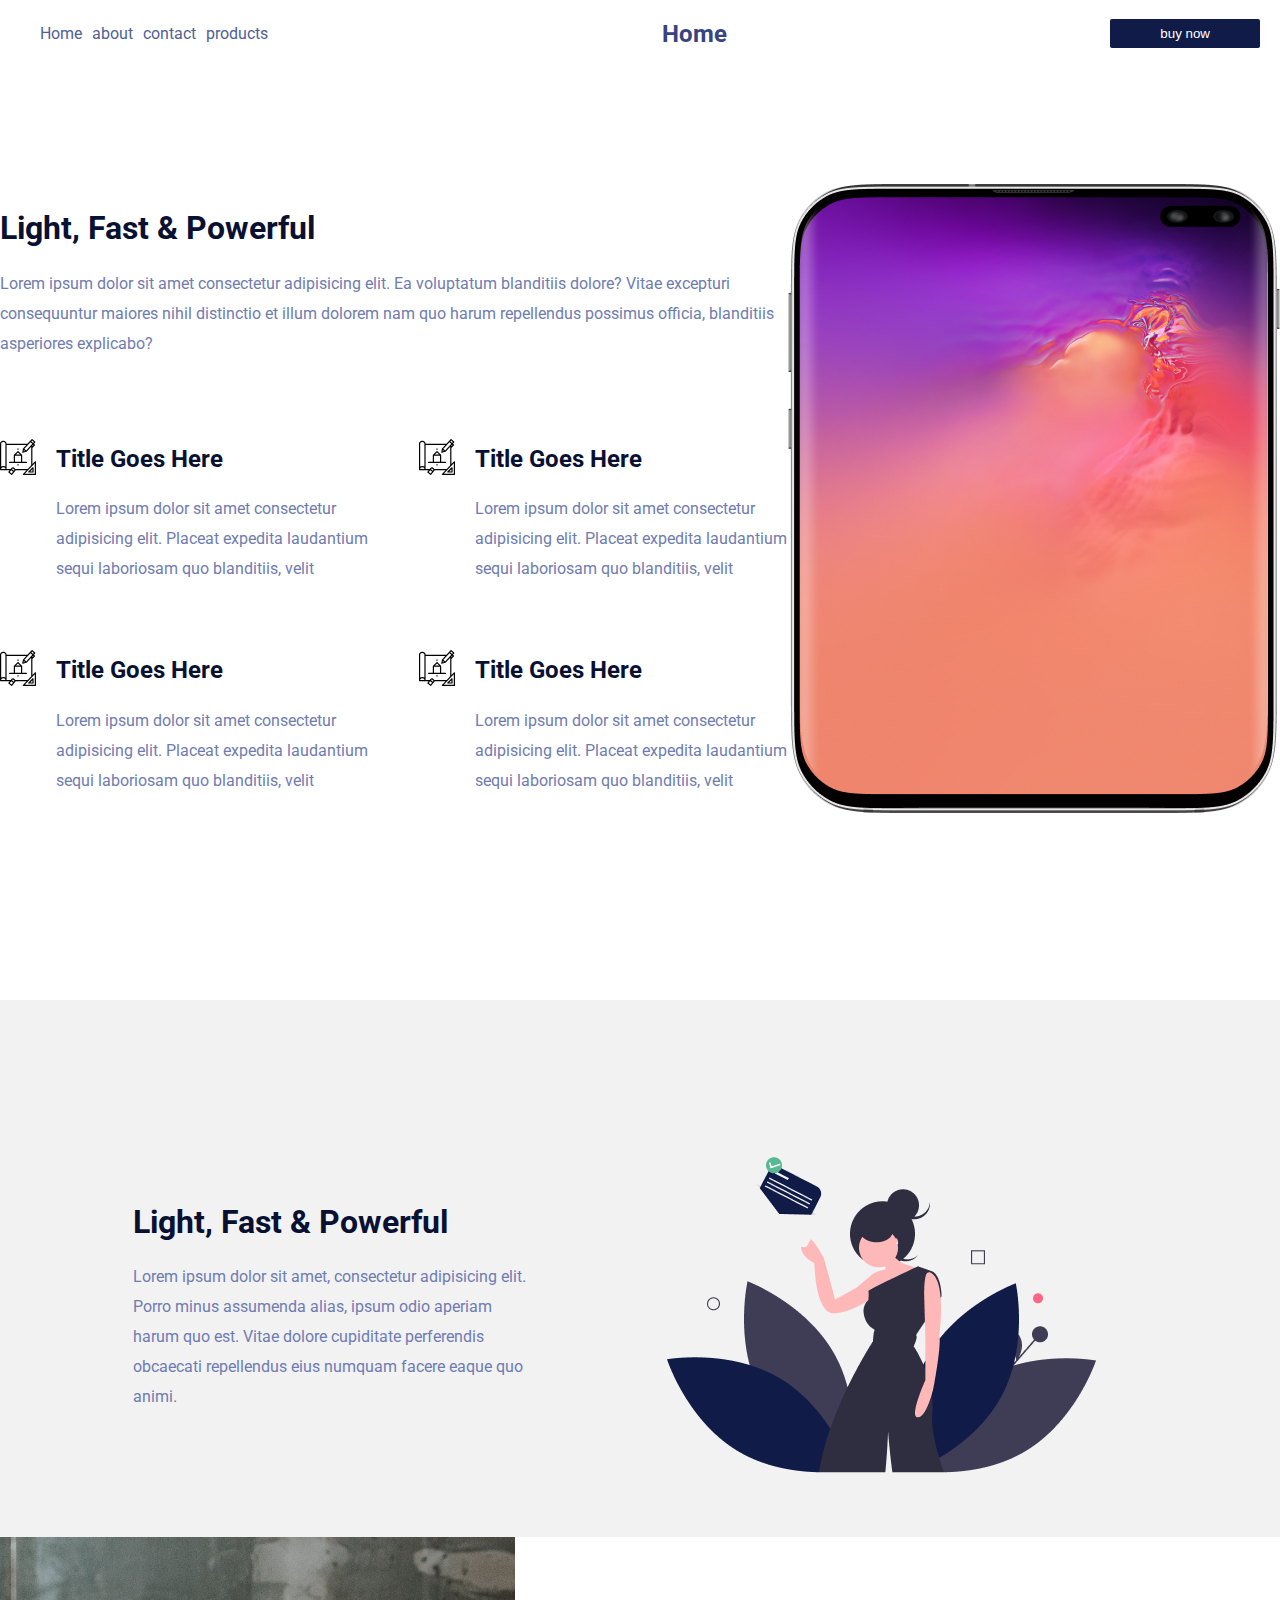
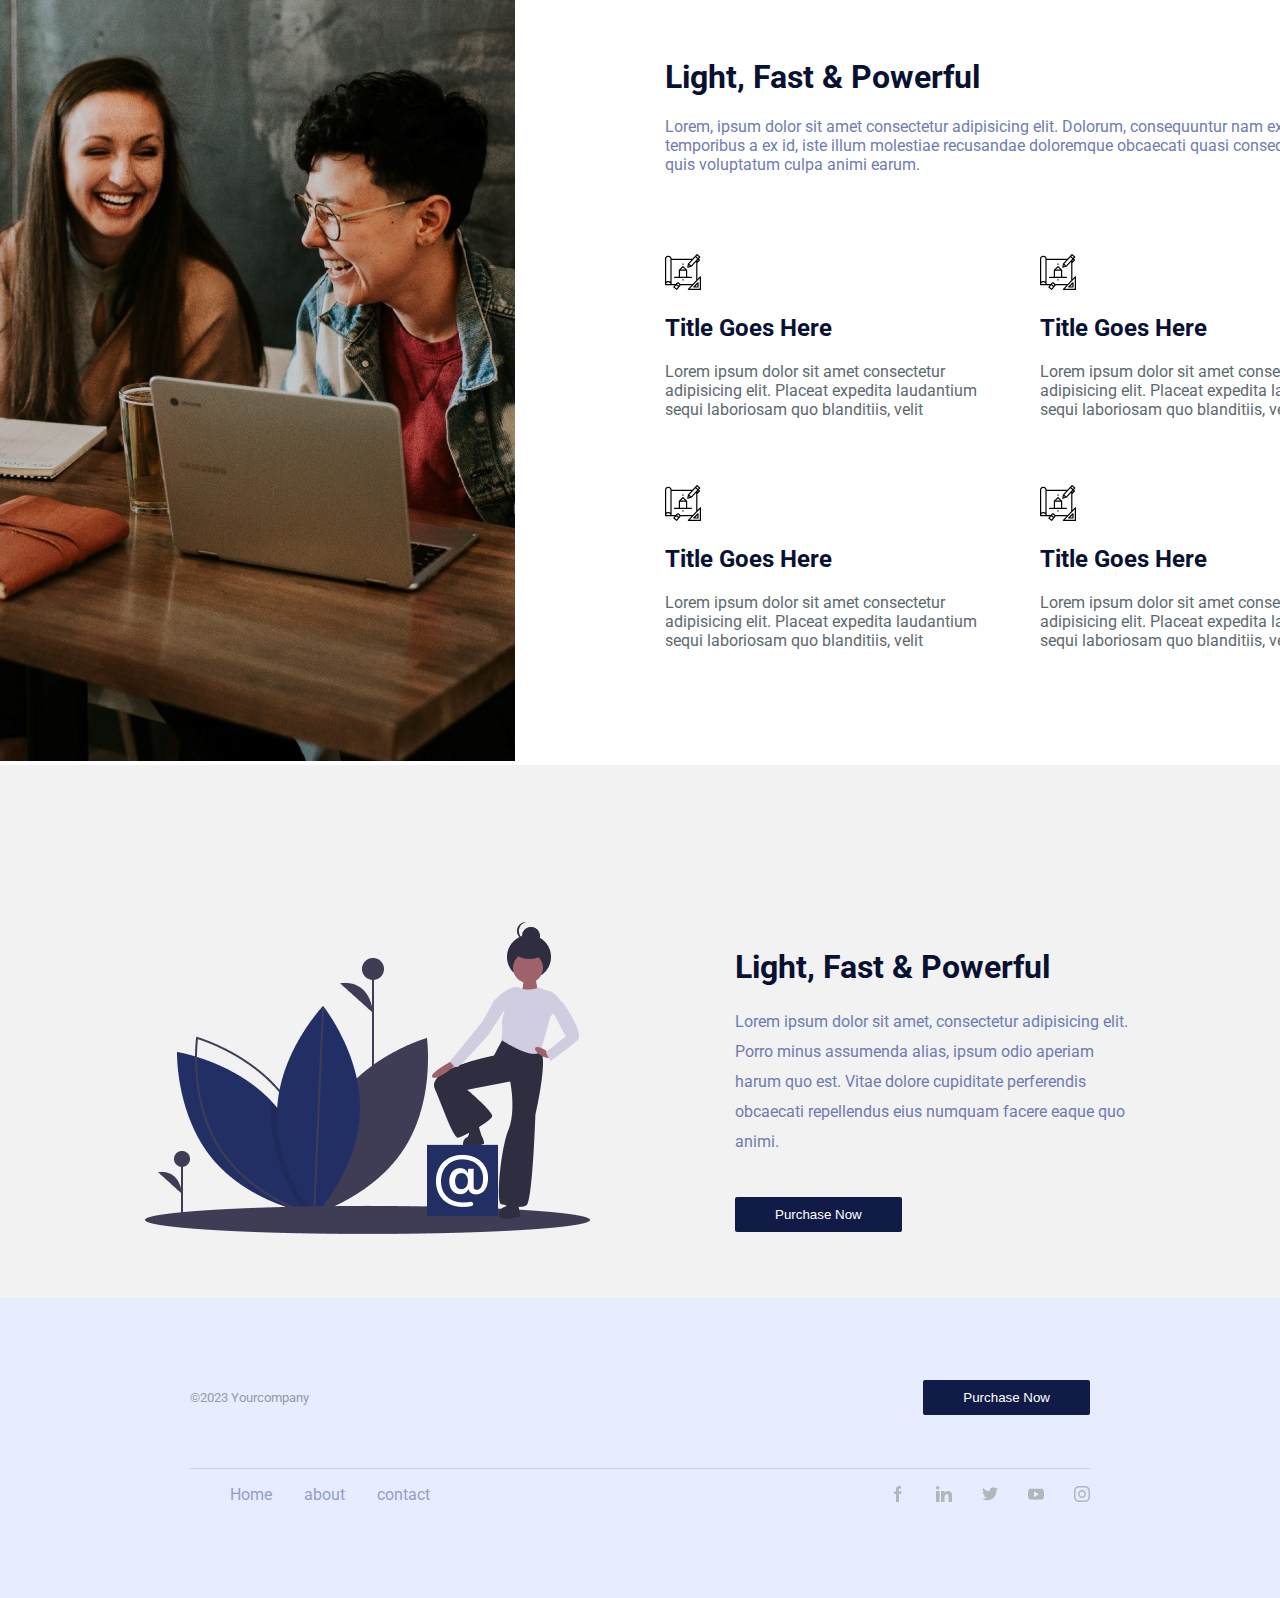
==== about-us.html @ 1a92704f "added about us page with some fixes" ====
<!DOCTYPE html>
<html lang="en">

<head>
    <meta charset="UTF-8">
    <meta name="viewport" content="width=device-width, initial-scale=1.0">
    <title>About us</title>
    <link rel="stylesheet" href="style/style.css">
</head>

<body>
    <div class="header">
        <div class="nav">
            <ul>
                <li>Home</li>
                <li>about</li>
                <li>contact</li>
                <li>products</li>
            </ul>
        </div>
        <div class="title">
            <h2>Home</h2>
        </div>
        <div class="button">
            <button class="buy">buy now</button>
        </div>
    </div>

    <div class="second-content">
        <div class="main-content">
            <h1>Light, Fast & Powerful</h1>
            <p>Lorem ipsum dolor sit amet consectetur adipisicing elit. Ea voluptatum blanditiis dolore? Vitae excepturi
                consequuntur maiores nihil distinctio et illum dolorem nam quo harum repellendus possimus officia,
                blanditiis asperiores explicabo?</p>
            <div class="titles-container">
                <div class="part1">
                    <div id="first-part">
                        <img src="images/title-icon.svg" alt="">
                    </div>
                    <div id="second-part">
                        <h2>Title Goes Here</h2>
                        <p>Lorem ipsum dolor sit amet consectetur adipisicing elit. Placeat expedita laudantium sequi
                            laboriosam quo blanditiis, velit</p>
                    </div>
                </div>
                <div class="part2">
                    <div id="first-part">
                        <img src="images/title-icon.svg" alt="">
                    </div>
                    <div id="second-part">
                        <h2>Title Goes Here</h2>
                        <p>Lorem ipsum dolor sit amet consectetur adipisicing elit. Placeat expedita laudantium sequi
                            laboriosam quo blanditiis, velit</p>
                    </div>
                </div>
                <div class="part3">
                    <div id="first-part">
                        <img src="images/title-icon.svg" alt="">
                    </div>
                    <div id="second-part">
                        <h2>Title Goes Here</h2>
                        <p>Lorem ipsum dolor sit amet consectetur adipisicing elit. Placeat expedita laudantium sequi
                            laboriosam quo blanditiis, velit</p>
                    </div>
                </div>
                <div class="part4">
                    <div id="first-part">
                        <img src="images/title-icon.svg" alt="">
                    </div>
                    <div id="second-part">
                        <h2>Title Goes Here</h2>
                        <p>Lorem ipsum dolor sit amet consectetur adipisicing elit. Placeat expedita laudantium sequi
                            laboriosam quo blanditiis, velit</p>
                    </div>
                </div>
            </div>
        </div>
        <div class="image-aside">
            <img src="images/phone.png" alt="">
        </div>
    </div>

    <div class="section-reverse">
        <div class="third-content">
            <div class="aside-content">
                <h1>Light, Fast & Powerful</h1>
                <p>Lorem ipsum dolor sit amet, consectetur adipisicing elit. Porro minus assumenda alias, ipsum odio
                    aperiam
                    harum quo est. Vitae dolore cupiditate perferendis obcaecati repellendus eius numquam facere eaque
                    quo
                    animi.</p>
            </div>
            <div class="left-image">
                <img src="images/aside3.png" alt="">
            </div>
        </div>
    </div>

    <div class="section2">
        <div class="happy">
            <img src="images/happy.png" alt="">
        </div>
        <div class="section-content">
            <div class="section-text">
                <h1>Light, Fast & Powerful</h1>
                <p>Lorem, ipsum dolor sit amet consectetur adipisicing elit. Dolorum, consequuntur nam expedita
                    temporibus a ex id, iste illum molestiae recusandae doloremque obcaecati quasi consequatur error
                    quis voluptatum culpa animi earum.</p>
            </div>
            <div class="titles-container">
                <div class="hor1">
                    <img src="images/title-icon.svg" alt="">
                    <h2>Title Goes Here</h2>
                    <p>Lorem ipsum dolor sit amet consectetur adipisicing elit. Placeat expedita laudantium sequi
                        laboriosam quo blanditiis, velit</p>
                </div>
                <div class="hor1">
                    <img src="images/title-icon.svg" alt="">
                    <h2>Title Goes Here</h2>
                    <p>Lorem ipsum dolor sit amet consectetur adipisicing elit. Placeat expedita laudantium sequi
                        laboriosam quo blanditiis, velit</p>
                </div>
                <div class="hor1">
                    <img src="images/title-icon.svg" alt="">
                    <h2>Title Goes Here</h2>
                    <p>Lorem ipsum dolor sit amet consectetur adipisicing elit. Placeat expedita laudantium sequi
                        laboriosam quo blanditiis, velit</p>
                </div>
                <div class="hor1">
                    <img src="images/title-icon.svg" alt="">
                    <h2>Title Goes Here</h2>
                    <p>Lorem ipsum dolor sit amet consectetur adipisicing elit. Placeat expedita laudantium sequi
                        laboriosam quo blanditiis, velit</p>
                </div>
            </div>
        </div>
    </div>

    <div class="section-reverse">
        <div class="third-content">
            <div class="left-image">
                <img src="images/aside4.png" alt="">
            </div>
            <div class="aside-content">
                <h1>Light, Fast & Powerful</h1>
                <p>Lorem ipsum dolor sit amet, consectetur adipisicing elit. Porro minus assumenda alias, ipsum odio aperiam
                    harum quo est. Vitae dolore cupiditate perferendis obcaecati repellendus eius numquam facere eaque quo
                    animi.</p>
                <button class="purchase-button">Purchase Now</button>
            </div>
        </div>
    </div>

    <div class="footer">
        <div class="copyright">
            <p>©2023 Yourcompany</p>
            <a href="#"><button class="purchase-button">Purchase Now</button></a>
        </div>
        <div class="footer-nav">
            <ul>
                <li>Home</li>
                <li>about</li>
                <li>contact</li>
            </ul>
            <div class="socials">
                <img src="images/facebook.svg" alt="">
                <img src="images/linkedin.svg" alt="">
                <img src="images/twitter.svg" alt="">
                <img src="images/youtube.svg" alt="">
                <img src="images/instagram.svg" alt="">
            </div>
        </div>
    </div>
</body>

</html>
---- style/style.css ----
@import url('https://fonts.googleapis.com/css2?family=Roboto:ital,wght@0,100;0,300;0,400;0,500;0,700;0,900;1,100;1,300;1,400;1,500;1,700;1,900&display=swap');

body {
    padding: 0;
    margin: 0;
    font-family: roboto;
}

h1 ,h2{
    color: #091133;
}

.header {
    display: flex;
    justify-content: space-between;
    align-items: center;
    position: absolute;
    width: 100%;
    z-index: 1;
}

.header .nav ul {
    display: flex;
}

.header .nav li {
    margin-right: 10px;
    list-style-type: none;
    color: #505F98;
}

.button .buy {
    background-color: #111B47;
    padding: 7px 50px;
    border: none;
    border-radius: 2px;
    color: white;
    margin-right: 20px;
}

.image-container {
    position: relative;
    display: flex;
    justify-content: end;
    align-items: center;
}

.image-container .content {
    position: absolute;
    width: 400px;
    left: 200px;
}

.image-container img {
    height: 1000px;
    width: 1000px;
}

.content h1 {
    color: #091133;
    font-size: 50px;
    width: 600px;
}

.content p {
    color: #505F98;
    font-size: 20px;
    width: 600px;
    line-height: 30px;
}

.content button {
    margin-top: 50px;
    font-family: roboto;
}

.purchase-button {
    background-color: #111B47;
    color: white;
    border: none;
    border-radius: 2px;
    padding: 10px 40px;
}

.content .learn-button {
    background-color: white;
    border: 2px solid #091133;
    padding: 8px 40px;
    margin-left: 19px;
    color: #091133;
    border-radius: 2px;
    font-weight: bold;
}

.title h2 {
    color: #37447E;
}

.second-content {
    display: flex;
    align-items: center;
    justify-content: space-around;
    height: 1000px;
}

.second-content .main-content {
    width: 800px;
}

.titles-container {
    display: grid;
    grid-template-columns: 1fr 1fr;
    grid-template-rows: 1fr;
    gap: 50px;
    margin-top: 80px;
}

.main-content p {
    color: #6F7CB2;
    line-height: 30px;
}

.part1 h2,
.part2 h2 {
    color: #091133;
}

.third-content {
    margin-top: 150px;
    display: flex;
    align-items: center;
    justify-content: space-evenly;
}

.aside-content {
    width: 400px;
}

.aside-content p {
    color: #6F7CB2;
    line-height: 30px;
    margin-bottom: 40px;
}

.fourth-content {
    margin-top: 250px;
    display: flex;
    justify-content: center;
    position: relative;
    height: 800px;
}

.fourth-content img {
    width: 100%;
    height: 900px;
}

.image-content {
    position: absolute;
    width: 400px;
    top: 35%;
    text-align: center;
}

#description {
    color: #6F7CB2;
}

#price {
    margin-top: 70px;
    font-size: 40px;
    line-height: 0px;
}

#design {
    color: #37447E;
}

#simple {
    color: #5D6970;
    font-size: 12px;
    margin-top: 70px;
}

.footer {
    background-color: #E7ECFF;
    
    display: flex;
    flex-direction: column;
    align-items: center;
    justify-content: center;
    height: 300px;
}

.copyright {
    display: flex;
    justify-content: space-between;
    align-items: center;
    width: 900px;
}

.copyright p {
    color: #939EA4;
    font-size: 13px;
}

.footer-nav {
    margin-top: 50px;
    width: 900px;
    display: flex;
    align-items: center;
    justify-content: space-between;
    border-top: 1px solid #CDD1D4;
}

.footer-nav ul {
    display: flex;
    list-style-type: none;
    width: 200px;
    justify-content: space-between;
    color: #929ECC;
}

.socials {
    display: flex;
    width: 200px;
    justify-content: space-between;
}
.section-reverse {
    background-color: #F2F2F2;
    padding-top: 6px;
    padding-bottom: 60px;
}
.section2 {
    display: grid;
    grid-template-columns: 515px 1fr;
    gap: 150px;
    align-items: center;
}
.section-text {
    width: 700px;
}
.part1 , .part2 , .part3, .part4{
    display: flex;
    gap: 20px;
}
#second-part {
    display: flex;
    flex-direction: column;
    line-height: 0;
}

.titles-container .hor1 {
    color: #5D6970;
}
.section-text p {
    color: #6F7CB2;
}
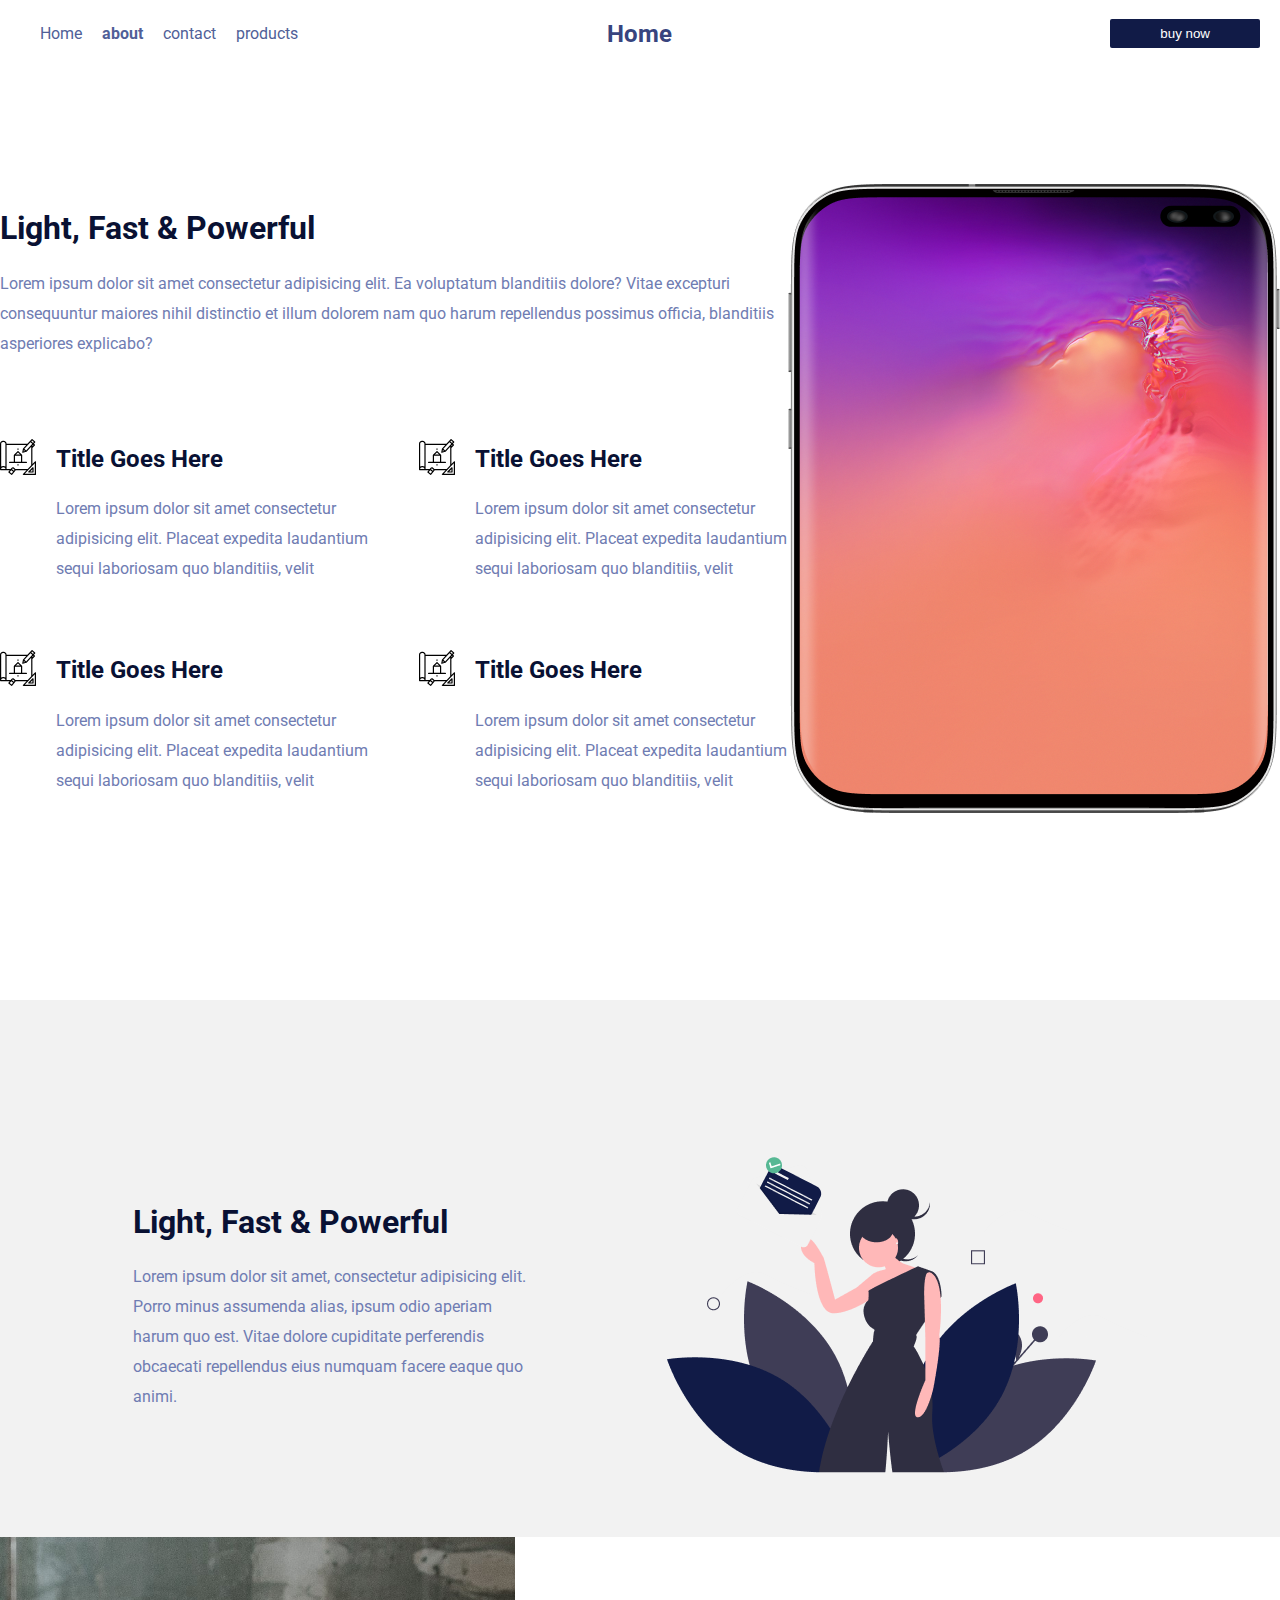
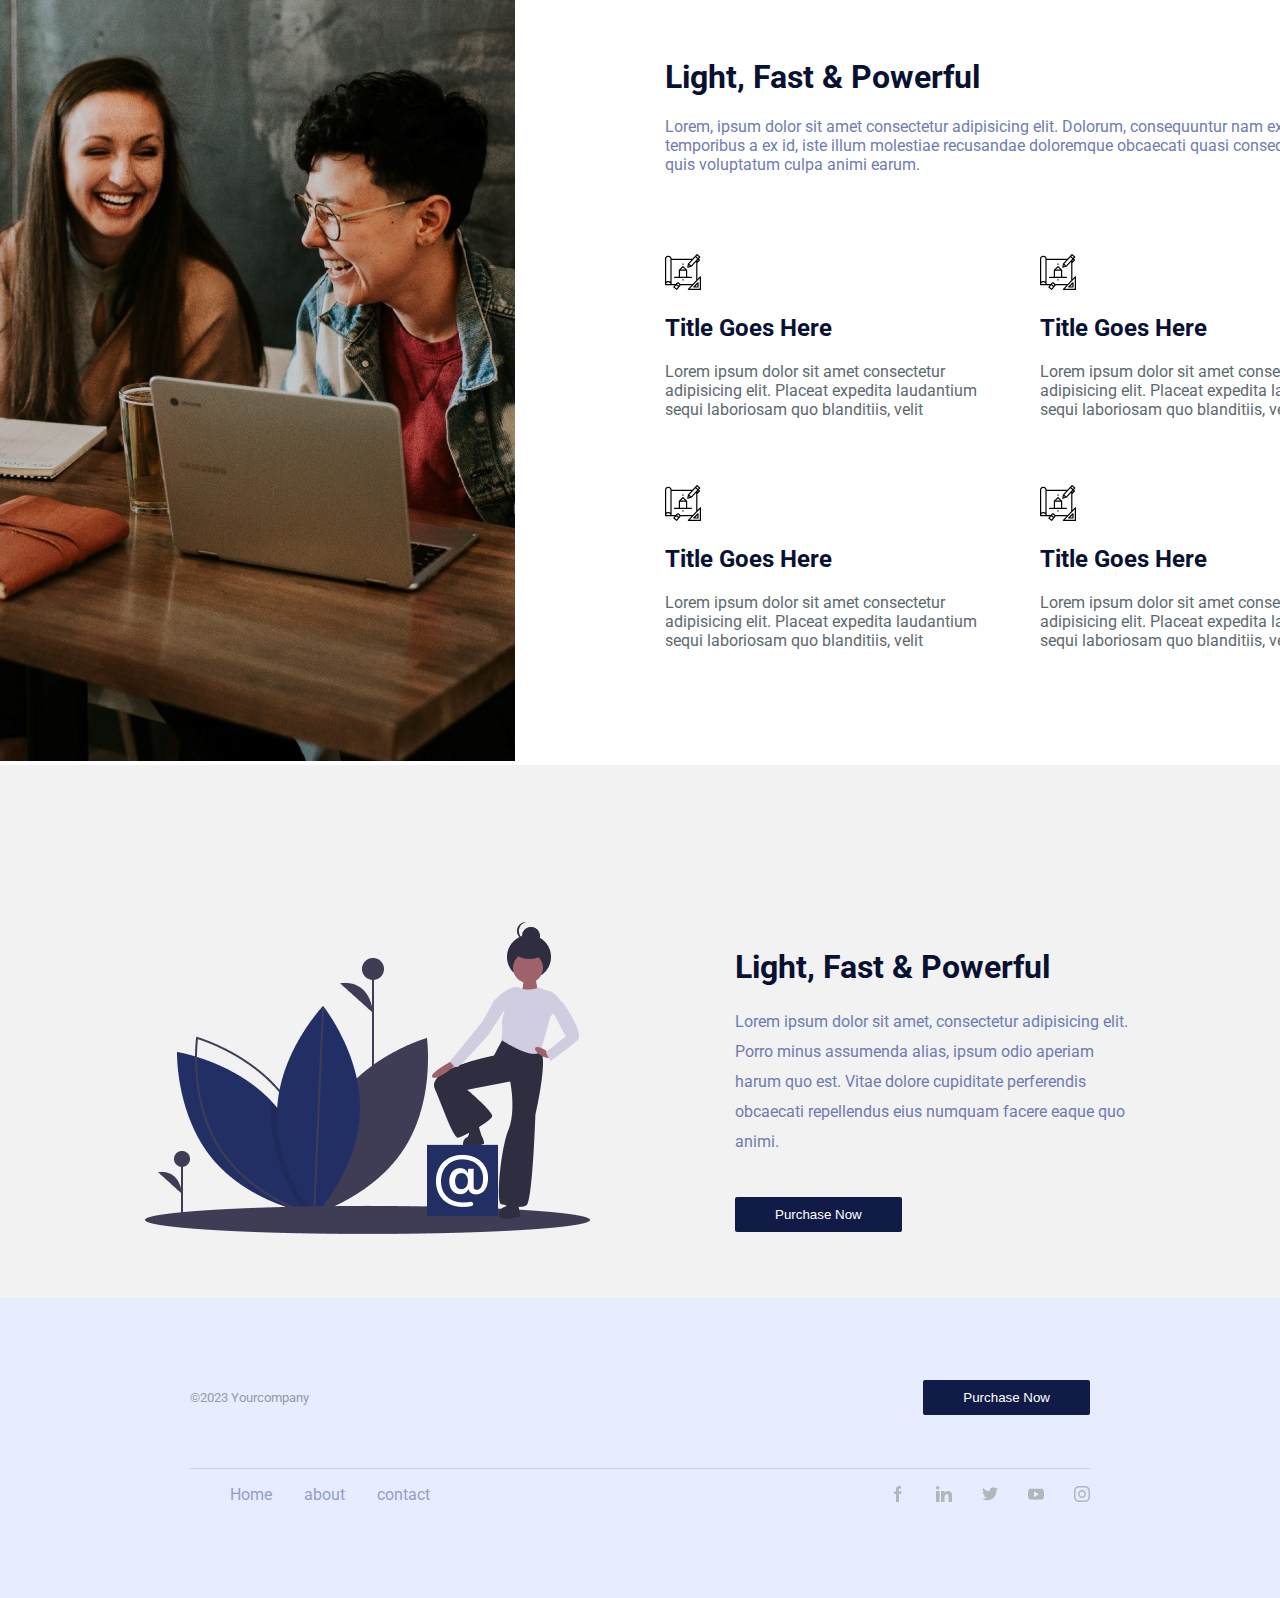
==== commit 46fc0ac2: "added product page with some fixes" ====
--- a/about-us.html
+++ b/about-us.html
@@ -12,17 +12,17 @@
     <div class="header">
         <div class="nav">
             <ul>
-                <li>Home</li>
-                <li>about</li>
-                <li>contact</li>
-                <li>products</li>
+                <a href="index.html"><li>Home</li></a>
+                <a href="about-us.html"><li style="font-weight: bold;">about</li></a>
+                <a href="contact.html"><li>contact</li></a>
+                <a href="products.html"><li>products</li></a>
             </ul>
         </div>
         <div class="title">
             <h2>Home</h2>
         </div>
         <div class="button">
-            <button class="buy">buy now</button>
+            <a href="products.html"><button class="buy">buy now</button></a>
         </div>
     </div>
 
@@ -154,13 +154,13 @@
     <div class="footer">
         <div class="copyright">
             <p>©2023 Yourcompany</p>
-            <a href="#"><button class="purchase-button">Purchase Now</button></a>
+            <a href="products.html"><button class="purchase-button">Purchase Now</button></a>
         </div>
         <div class="footer-nav">
             <ul>
-                <li>Home</li>
-                <li>about</li>
-                <li>contact</li>
+                <a href="index.html"><li>Home</li></a>
+                <a href="about-us.html"><li>about</li></a>
+                <a href="contact.html"><li>contact</li></a>
             </ul>
             <div class="socials">
                 <img src="images/facebook.svg" alt="">
--- a/style/style.css
+++ b/style/style.css
@@ -1,4 +1,6 @@
 @import url('https://fonts.googleapis.com/css2?family=Roboto:ital,wght@0,100;0,300;0,400;0,500;0,700;0,900;1,100;1,300;1,400;1,500;1,700;1,900&display=swap');
+@import url('https://fonts.googleapis.com/css2?family=Rethink+Sans:ital,wght@0,400..800;1,400..800&display=swap');
+@import url('https://fonts.googleapis.com/css2?family=Reem+Kufi:wght@400..700&display=swap');
 
 body {
     padding: 0;
@@ -10,6 +12,10 @@
     color: #091133;
 }
 
+a{
+    text-decoration: none;
+}
+
 .header {
     display: flex;
     justify-content: space-between;
@@ -17,6 +23,7 @@
     position: absolute;
     width: 100%;
     z-index: 1;
+    top: 0;
 }
 
 .header .nav ul {
@@ -24,7 +31,7 @@
 }
 
 .header .nav li {
-    margin-right: 10px;
+    margin-right: 20px;
     list-style-type: none;
     color: #505F98;
 }
@@ -36,6 +43,7 @@
     border-radius: 2px;
     color: white;
     margin-right: 20px;
+    cursor: pointer;
 }
 
 .image-container {
@@ -80,6 +88,7 @@
     border: none;
     border-radius: 2px;
     padding: 10px 40px;
+    cursor: pointer;
 }
 
 .content .learn-button {
@@ -94,6 +103,7 @@
 
 .title h2 {
     color: #37447E;
+    transform: translateX(-75px);
 }
 
 .second-content {
@@ -213,11 +223,13 @@
     border-top: 1px solid #CDD1D4;
 }
 
-.footer-nav ul {
+.footer-nav ul{
     display: flex;
     list-style-type: none;
     width: 200px;
     justify-content: space-between;
+}
+.footer-nav ul a {
     color: #929ECC;
 }
 
@@ -255,4 +267,190 @@
 }
 .section-text p {
     color: #6F7CB2;
+}
+
+.contact-main {
+    display: flex;
+    justify-content: space-between;
+    align-items: center;
+    background-color: #f6f8fa;
+    margin-top: 30px;
+    height: 700px;
+    overflow: hidden;
+    padding-bottom: 50px;
+    padding-top: 50px;
+}
+.contact-main img {
+    width: 1000px;
+    height: 700px;
+    border-radius: 100px 0 0 100px;
+    transform: translateX(160px);
+    opacity: 0.8;
+}
+.contact-content form{
+    margin-left: 60px;
+    display: flex;
+    flex-direction: column;
+    width: 90%;
+    line-height: 50px;
+    justify-content: center;
+}
+.contact-title h1{
+    text-align: center;
+    margin-top: 170px;
+    margin-bottom: 60px;
+    color: #505F98;
+}
+.contact-content input{
+    padding: 19px 20px;
+    width: 400px;
+    border-radius: 6px;
+    border: 1px solid black;
+}
+
+.contact-content label {
+    font-size: 18px;
+    font-weight: bolder;
+    margin-left: 20px;
+}
+.contact-content textarea{
+    resize: none;
+    width: 400px;
+    height: 130px;
+    border: 1px solid;
+    border-radius: 6px;
+    padding: 19px 20px;
+    font-family: rethink sans;
+}  
+.contact-content textarea::placeholder {
+    color: #CDD1D4;
+}
+
+.contact-content input::placeholder{
+    font-size: 12px;
+    font-family: rethink sans;
+    color: #CDD1D4;
+}
+.contact-button {
+    display: flex;
+    justify-content: center;
+    margin-top: 20px;
+}
+.contact-button button {
+    background-color: #091133;
+    color: white;
+    border: none;
+    padding: 10px 40px;
+    border-radius: 6px;
+    font-weight: bold;
+    cursor: pointer;
+}
+
+.slider {
+    overflow: hidden;
+    width: 700px;
+}
+.slider figure {
+    position: relative;
+    width: 400%;
+    margin: 0;
+    padding: 0;
+    left: 0;
+    animation: 18s slider infinite;
+}
+.slider img {
+    width: 25%;
+    float: left;
+    height: 450px;
+    opacity: 0.7;
+    border-radius: 24px;
+}
+
+@keyframes slider {
+    0% {
+        left: 0;
+    }
+    20% {
+        left: 0;
+    }
+    25% {
+        left: -100%;
+    }
+    45% {
+        left: -100%;
+    }
+    50% {
+        left: -200%;
+    }
+    75% {
+        left: -200%;
+    }
+    80% {
+        left: -300%;
+    }
+    90% {
+        left: -300%;
+    }
+}
+.slider-container {
+    margin-top: 70px;
+    display: flex;
+    justify-content: center;
+    background-color: #fcfbfb;
+    padding-top: 40px;
+    padding-bottom: 40px;
+}
+
+.products-container {
+    padding-top: 70px;
+    padding-bottom: 70px;
+    display: grid;
+    grid-template-columns: 305px 305px 305px;
+    justify-content: center;
+    column-gap: 70px;
+    row-gap: 30px;
+    font-family: reem kufi;
+}
+.products-container img {
+    height: 248px;
+    width: 100%;
+    border-radius: 10px 10px 0 0;
+}
+.product {
+    background-color: white;
+    border-radius: 10px;
+    border: 1px solid #CDD1D4;
+}
+.product h3 {
+    background-color: #EF1B1B;
+    width: 80px;
+    text-align: center;
+    margin-left: 15px;
+    padding: 3px 0;
+}
+
+.product h2, .product p {
+    margin-left: 15px;
+}
+
+.product h2 {
+    color: black;
+}
+.buy-button {
+    display: flex;
+    justify-content: center;
+    margin-bottom: 8px;
+}
+.buy-button button{
+    padding: 10px 20px;
+    border: none;
+    border-radius: 4px;
+    background-color: #222F65;
+    color: white;
+    font-weight: bold;
+    font-family: reem kufi;
+}
+#title {
+    text-align: center;
+    color: #505F98;
 }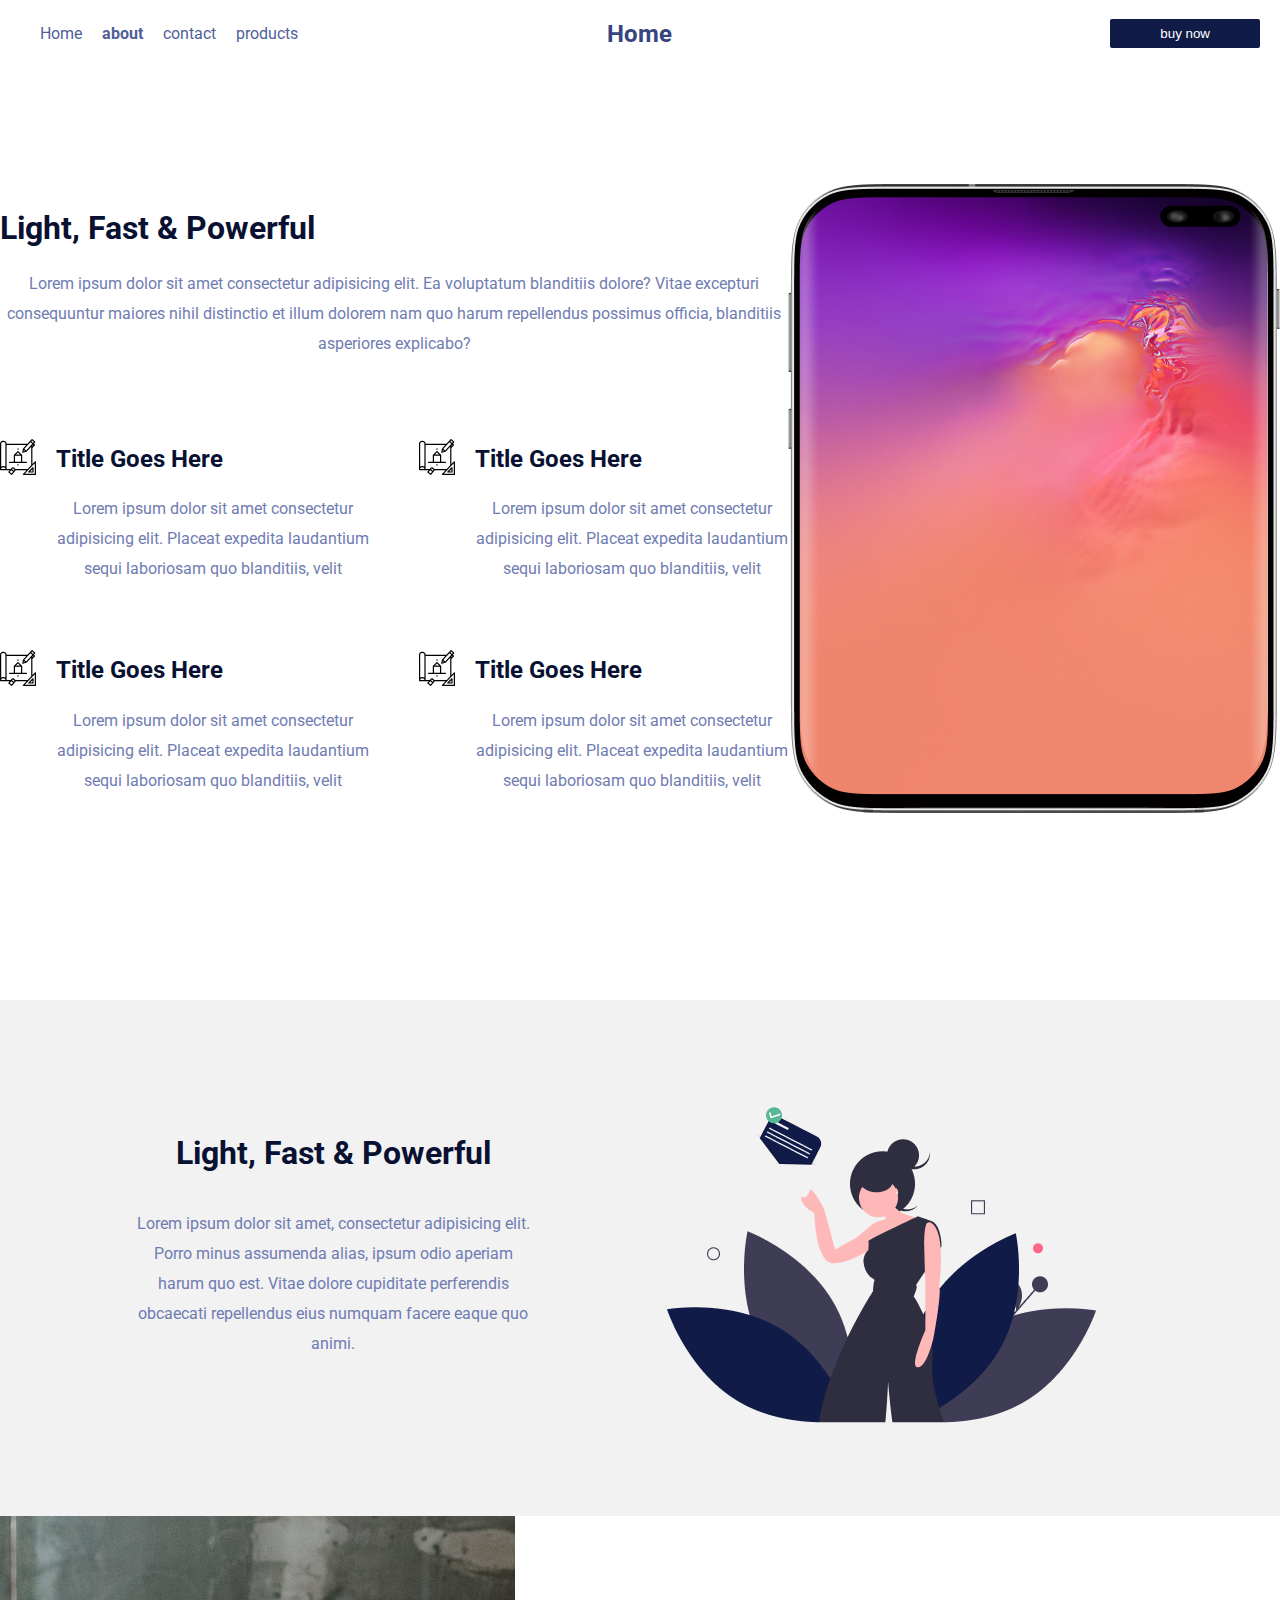
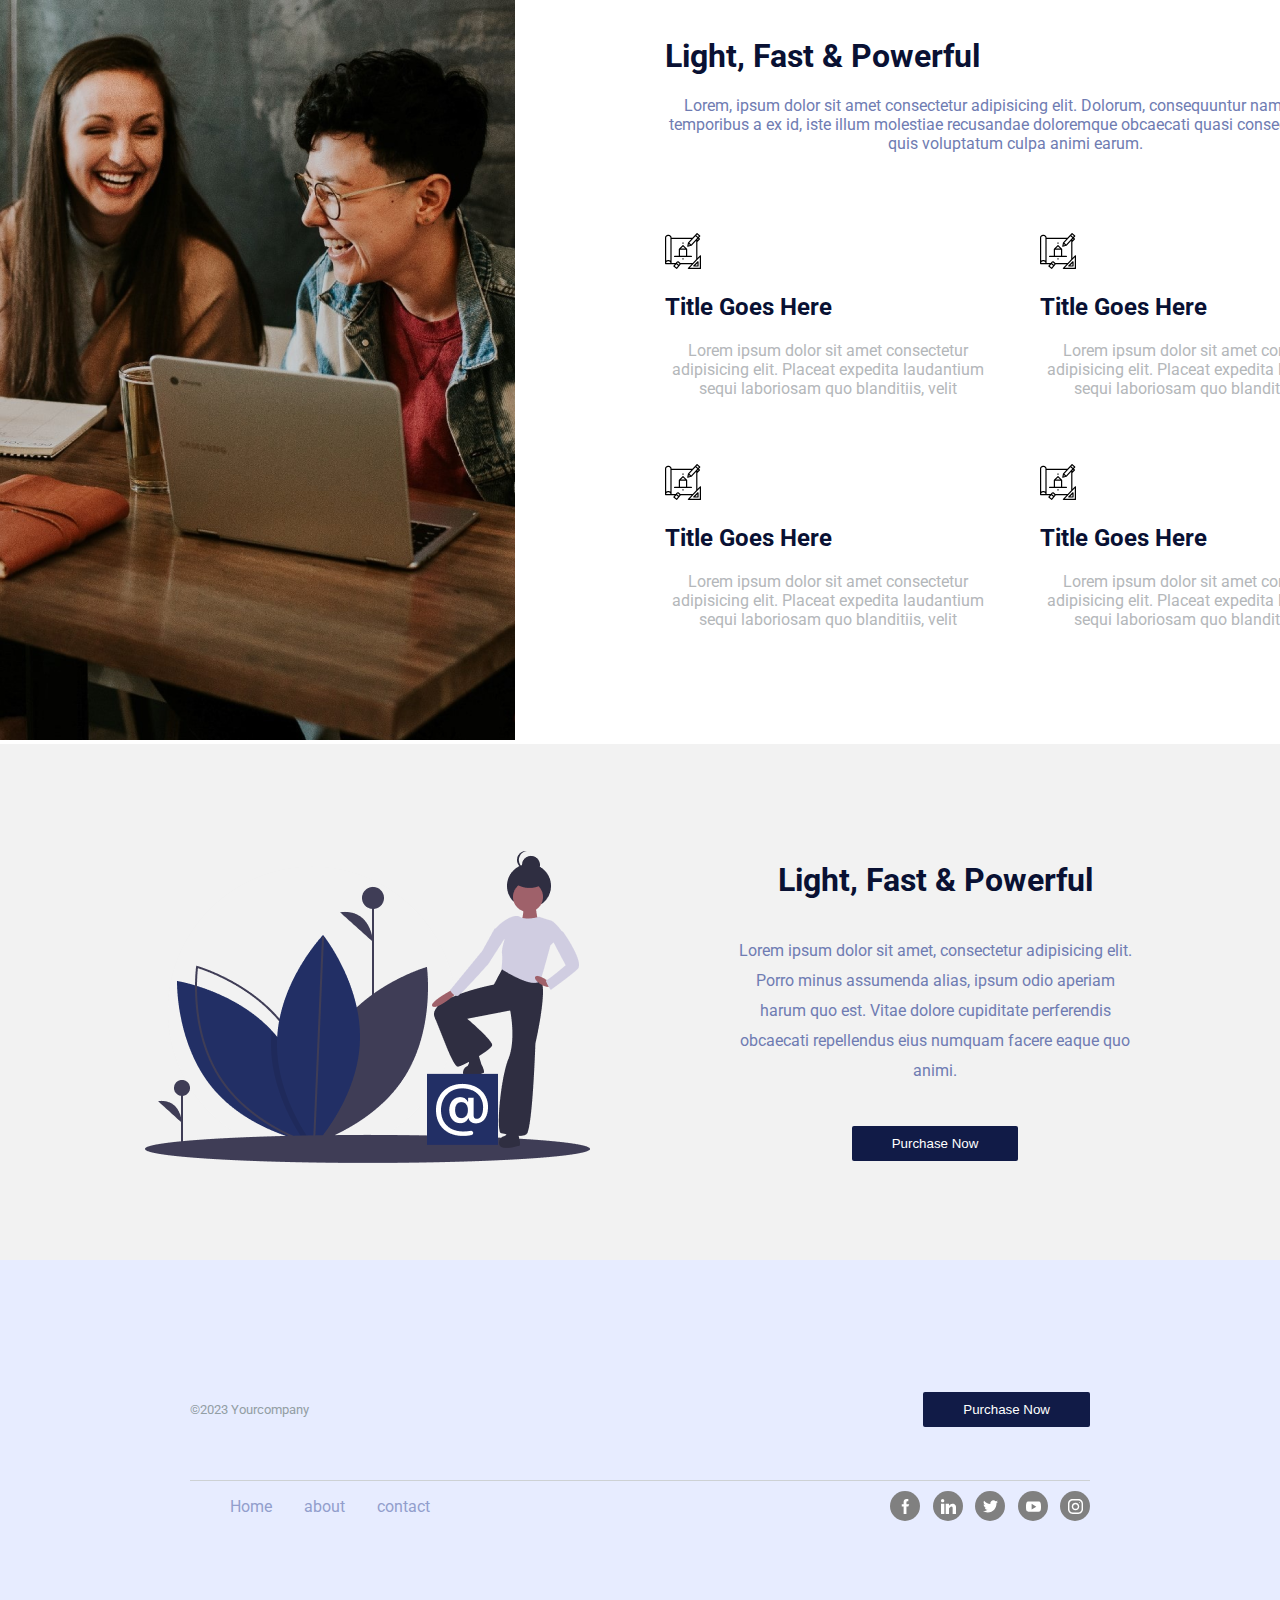
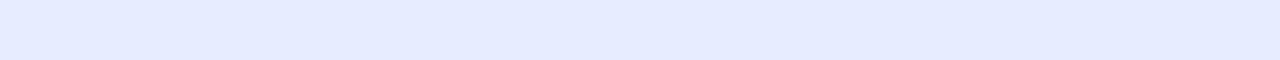
==== commit 63a97783: "added dark mode and some micro animations plus some fixes" ====
--- a/about-us.html
+++ b/about-us.html
@@ -9,6 +9,8 @@
 </head>
 
 <body>
+    <label for="background-color"></label>
+    <input class="toggle-input" type="checkbox" id="background-color">
     <div class="header">
         <div class="nav">
             <ul>
@@ -43,27 +45,27 @@
                             laboriosam quo blanditiis, velit</p>
                     </div>
                 </div>
-                <div class="part2">
-                    <div id="first-part">
-                        <img src="images/title-icon.svg" alt="">
-                    </div>
-                    <div id="second-part">
-                        <h2>Title Goes Here</h2>
-                        <p>Lorem ipsum dolor sit amet consectetur adipisicing elit. Placeat expedita laudantium sequi
-                            laboriosam quo blanditiis, velit</p>
-                    </div>
-                </div>
-                <div class="part3">
-                    <div id="first-part">
-                        <img src="images/title-icon.svg" alt="">
-                    </div>
-                    <div id="second-part">
-                        <h2>Title Goes Here</h2>
-                        <p>Lorem ipsum dolor sit amet consectetur adipisicing elit. Placeat expedita laudantium sequi
-                            laboriosam quo blanditiis, velit</p>
-                    </div>
-                </div>
-                <div class="part4">
+                <div class="part1">
+                    <div id="first-part">
+                        <img src="images/title-icon.svg" alt="">
+                    </div>
+                    <div id="second-part">
+                        <h2>Title Goes Here</h2>
+                        <p>Lorem ipsum dolor sit amet consectetur adipisicing elit. Placeat expedita laudantium sequi
+                            laboriosam quo blanditiis, velit</p>
+                    </div>
+                </div>
+                <div class="part1">
+                    <div id="first-part">
+                        <img src="images/title-icon.svg" alt="">
+                    </div>
+                    <div id="second-part">
+                        <h2>Title Goes Here</h2>
+                        <p>Lorem ipsum dolor sit amet consectetur adipisicing elit. Placeat expedita laudantium sequi
+                            laboriosam quo blanditiis, velit</p>
+                    </div>
+                </div>
+                <div class="part1">
                     <div id="first-part">
                         <img src="images/title-icon.svg" alt="">
                     </div>
@@ -158,16 +160,51 @@
         </div>
         <div class="footer-nav">
             <ul>
-                <a href="index.html"><li>Home</li></a>
-                <a href="about-us.html"><li>about</li></a>
-                <a href="contact.html"><li>contact</li></a>
+                <a href="index.html">
+                    <li>Home</li>
+                </a>
+                <a href="about-us.html">
+                    <li>about</li>
+                </a>
+                <a href="contact.html">
+                    <li>contact</li>
+                </a>
             </ul>
             <div class="socials">
-                <img src="images/facebook.svg" alt="">
-                <img src="images/linkedin.svg" alt="">
-                <img src="images/twitter.svg" alt="">
-                <img src="images/youtube.svg" alt="">
-                <img src="images/instagram.svg" alt="">
+                <div class="plateforms" style="--accent-color : #1877f2;">
+                    <a class="mini" href="#">
+                        <img src="images/facebook.svg" alt="">
+                        <span>facebook</span>
+                    </a>
+                </div>
+
+                <div class="plateforms" style="--accent-color : #0a66c2;">
+                    <a class="mini" href="#">
+                        <img src="images/linkedin.svg" alt="">
+                        <span>linkedin</span>
+                    </a>
+                </div>
+
+                <div class="plateforms" style="--accent-color : skyblue;">
+                    <a class="mini" href="#">
+                        <img src="images/twitter.svg" alt="">
+                        <span>twitter</span>
+                    </a>
+                </div>
+
+                <div class="plateforms" style="--accent-color : #ff0000;">
+                    <a class="mini" href="#">
+                        <img src="images/youtube.svg" alt="">
+                        <span>youtube</span>
+                    </a>
+                </div>
+
+                <div class="plateforms" style="--accent-color : #c32aa3;">
+                    <a class="mini" href="#">
+                        <img src="images/instagram.svg" alt="">
+                        <span>instagram</span>
+                    </a>
+                </div>
             </div>
         </div>
     </div>
--- a/style/style.css
+++ b/style/style.css
@@ -136,14 +136,19 @@
 }
 
 .third-content {
-    margin-top: 150px;
-    display: flex;
-    align-items: center;
+    padding-top: 100px;
+    padding-bottom: 50px;
+    display: flex;
+    height: 300px;
     justify-content: space-evenly;
 }
 
 .aside-content {
     width: 400px;
+    display: flex;
+    flex-direction: column;
+    justify-content: center;
+    align-items: center;
 }
 
 .aside-content p {
@@ -153,7 +158,6 @@
 }
 
 .fourth-content {
-    margin-top: 250px;
     display: flex;
     justify-content: center;
     position: relative;
@@ -199,7 +203,9 @@
     flex-direction: column;
     align-items: center;
     justify-content: center;
-    height: 300px;
+    height: 400px;
+    position: absolute;
+    width: 100%;
 }
 
 .copyright {
@@ -274,7 +280,6 @@
     justify-content: space-between;
     align-items: center;
     background-color: #f6f8fa;
-    margin-top: 30px;
     height: 700px;
     overflow: hidden;
     padding-bottom: 50px;
@@ -295,10 +300,13 @@
     line-height: 50px;
     justify-content: center;
 }
+.contact-title {
+    padding-top: 100px;
+    height: 100px;
+}
 .contact-title h1{
     text-align: center;
-    margin-top: 170px;
-    margin-bottom: 60px;
+    
     color: #505F98;
 }
 .contact-content input{
@@ -393,14 +401,16 @@
     }
 }
 .slider-container {
-    margin-top: 70px;
+    
     display: flex;
     justify-content: center;
     background-color: #fcfbfb;
-    padding-top: 40px;
+    padding-top: 80px;
     padding-bottom: 40px;
 }
-
+.product-shop {
+    padding-top: 5px;
+}
 .products-container {
     padding-top: 70px;
     padding-bottom: 70px;
@@ -420,6 +430,7 @@
     background-color: white;
     border-radius: 10px;
     border: 1px solid #CDD1D4;
+    text-align: center;
 }
 .product h3 {
     background-color: #EF1B1B;
@@ -429,10 +440,6 @@
     padding: 3px 0;
 }
 
-.product h2, .product p {
-    margin-left: 15px;
-}
-
 .product h2 {
     color: black;
 }
@@ -453,4 +460,176 @@
 #title {
     text-align: center;
     color: #505F98;
+}
+.error-section {
+    display: flex;
+    justify-content: center;
+    flex-direction: column;
+    align-items: center;
+}
+.error-section img {
+    width: 700px;
+}
+.error-section h2 ,p{
+    color: #b4b7ba;
+    text-align: center;
+}
+.error-text {
+    transform: translateY(40px);
+    display: flex;
+    justify-content: center;
+}
+.error-text h1 {
+    color: #b4b7ba;
+}
+
+.socials .mini {
+    background-color: gray;
+    width: 30px;
+    height: 30px;
+    text-decoration: none;
+    color: white;
+    border-radius: 20px;
+    display: flex;
+    align-items: center;
+    justify-content: flex-start;
+    transition: all 0.3s ease-out;
+    overflow: hidden;
+}
+
+.mini img{
+    height:15px;
+    transform: translateX(8px);
+}
+.socials span {
+    font-size: 14px;
+    font-weight: bold;
+    text-align: center;
+    transform: translateX(15px);
+}
+
+.mini:hover{
+    width: 100px;
+    background-color: var(--accent-color);
+}
+.toggle-input {
+    z-index: 2;
+    position: absolute;
+    top: 25px;
+}
+/*this is for the homepage
+second content will have same effect*/
+.toggle-input:checked ~ .header ,
+.toggle-input:checked ~ .image-container,
+.toggle-input:checked ~ .second-content,
+.toggle-input:checked ~ .third-content,
+.toggle-input:checked ~ .fourth-content,
+.toggle-input:checked ~ .footer {
+    background-color: black;
+}
+
+.toggle-input:checked ~ .header li,
+.toggle-input:checked ~  .header .title h2,
+
+.toggle-input:checked ~ .second-content h1,
+
+.toggle-input:checked ~ .second-content h2,
+
+.toggle-input:checked ~ .third-content h1,
+
+.toggle-input:checked ~ .fourth-content p{
+    color: white !important;
+}
+
+.toggle-input:checked ~ .image-container h1,
+.toggle-input:checked ~ .image-container p {
+    color: white;
+}
+
+
+/* this is gonna be for about us page*/
+.toggle-input:checked ~ .section2 .hor1 img ,
+.toggle-input:checked ~ .second-content .part1 img, 
+.toggle-input:checked ~ .second-content .hor1 img{
+    filter: invert(1);
+}
+
+.toggle-input:checked ~ .section-reverse ,
+.toggle-input:checked ~ .section2{
+    background-color: black;
+}
+
+.toggle-input:checked ~ .section-reverse h1,
+.toggle-input:checked ~ .section2 h1 {
+    color: white;
+}
+
+/* this is gonna be for contact*/
+.toggle-input:checked ~ .contact-title,
+.toggle-input:checked ~ .contact-main{
+    background-color: black;
+}
+.toggle-input:checked ~ .contact-main label{
+    color: white;
+}
+.toggle-input:checked ~ .contact-main input,
+.toggle-input:checked ~ .contact-main textarea {
+    background-color: rgb(148, 145, 145);
+}
+
+/*this is for products*/
+.toggle-input:checked ~ .slider-container,
+.toggle-input:checked ~ .product-shop {
+    background-color: black;
+}
+.toggle-input:checked ~ .product-shop .products-container .product{
+    background-color: rgb(155, 153, 153);
+}
+.toggle-input:checked ~ .product-shop .products-container .product p {
+    color: white;
+}
+
+.toggle-input {
+    display: none;
+}
+.dark-button {
+    height: 20px;
+    width: 30px;
+    border-radius: 40px;
+    position: absolute;
+    background-color: gray;
+    z-index: 2;
+    transition: all 0.15s ease-in;
+    top: 25px;
+    left: 400px;
+}
+
+.dark-button::before {
+    height: 15px;
+    width: 15px;
+    content: '';
+    background-color: white;
+    position: absolute;
+    border-radius: 20px;
+    margin: 2px;
+    transition: all 0.15s ease-in;
+}
+.toggle-input:checked ~ .dark-button {
+    background-color: white;
+}
+.toggle-input:checked ~ .dark-button::before {
+    background-color: black;
+    transform: translateX(12px);
+}
+
+.dark-title p{
+    position: absolute;
+    top: 9px;
+    left: 320px;
+    color: #6F7CB2;
+    z-index: 5;
+}
+
+.toggle-input:checked ~ .dark-title p{
+    color: white;
 }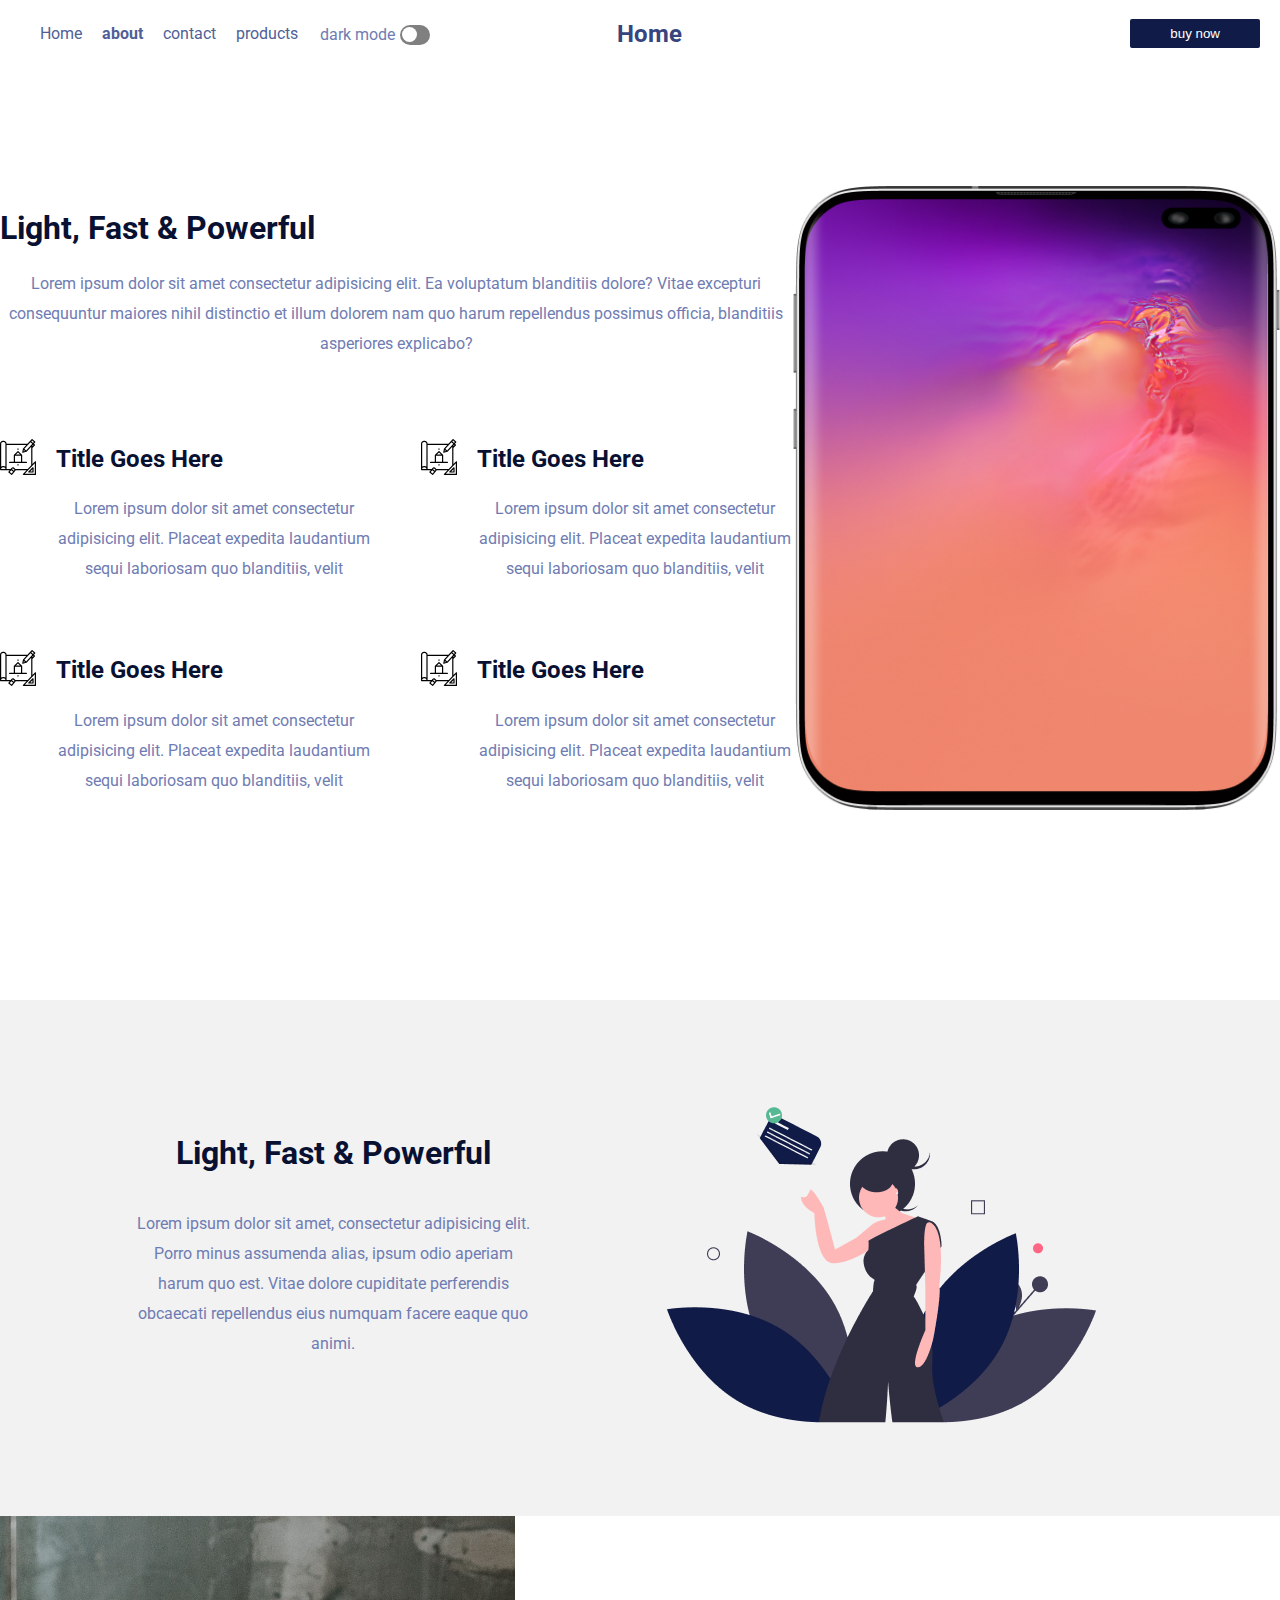
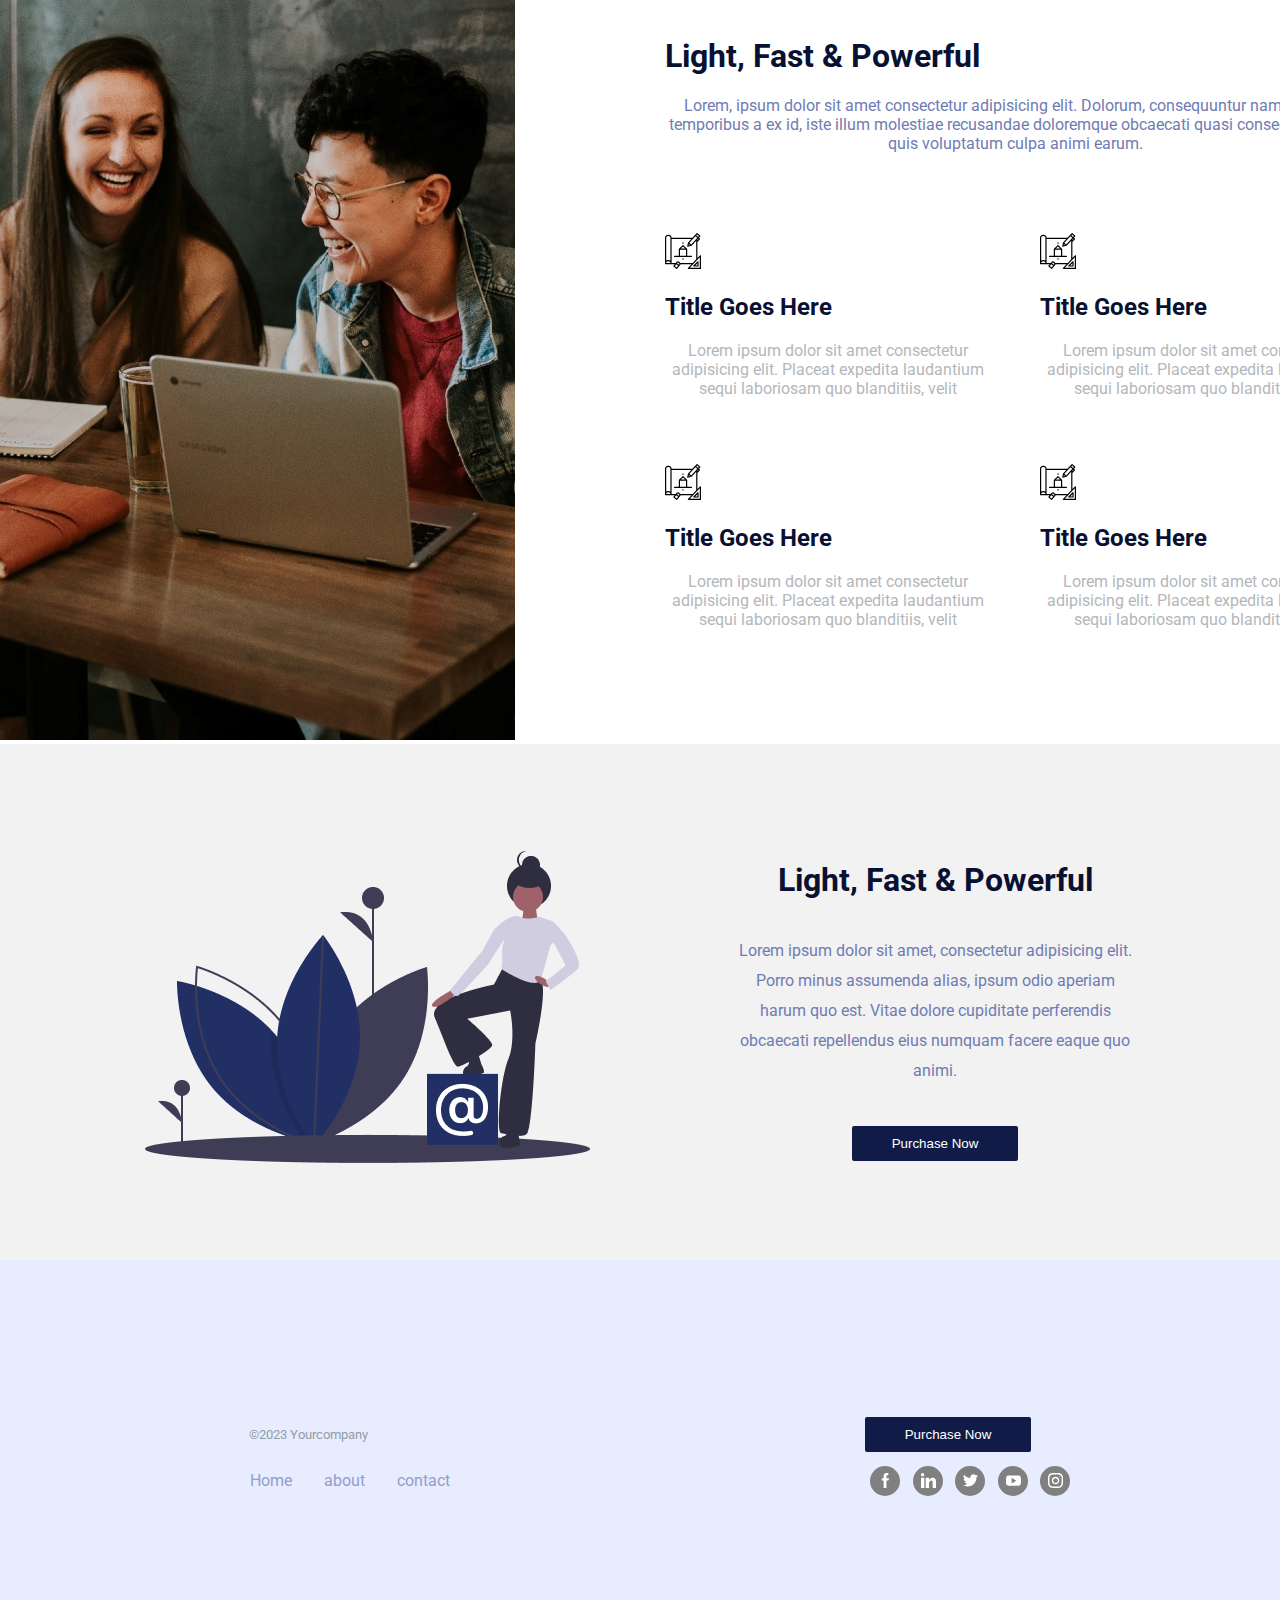
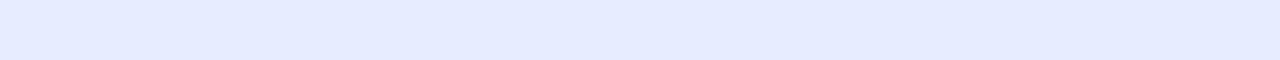
==== commit 09cdabd6: "added some fixes" ====
--- a/about-us.html
+++ b/about-us.html
@@ -9,8 +9,11 @@
 </head>
 
 <body>
-    <label for="background-color"></label>
-    <input class="toggle-input" type="checkbox" id="background-color">
+    <input class="toggle-input" type="checkbox" id="background-dark">
+    <label class="dark-button" for="background-dark"></label>
+    <div class="dark-title">
+        <p>dark mode</p>
+    </div>
     <div class="header">
         <div class="nav">
             <ul>
--- a/style/style.css
+++ b/style/style.css
@@ -15,7 +15,9 @@
 a{
     text-decoration: none;
 }
-
+hr {
+    width: 65%;
+}
 .header {
     display: flex;
     justify-content: space-between;
@@ -38,7 +40,7 @@
 
 .button .buy {
     background-color: #111B47;
-    padding: 7px 50px;
+    padding: 7px 40px;
     border: none;
     border-radius: 2px;
     color: white;
@@ -198,7 +200,6 @@
 
 .footer {
     background-color: #E7ECFF;
-    
     display: flex;
     flex-direction: column;
     align-items: center;
@@ -210,9 +211,9 @@
 
 .copyright {
     display: flex;
-    justify-content: space-between;
-    align-items: center;
-    width: 900px;
+    justify-content: space-around;
+    align-items: center;
+    width: 100%;
 }
 
 .copyright p {
@@ -221,12 +222,12 @@
 }
 
 .footer-nav {
-    margin-top: 50px;
-    width: 900px;
-    display: flex;
-    align-items: center;
-    justify-content: space-between;
-    border-top: 1px solid #CDD1D4;
+    
+    width: 100%;
+    display: flex;
+    align-items: center;
+    justify-content: space-around;
+    
 }
 
 .footer-nav ul{
@@ -632,4 +633,185 @@
 
 .toggle-input:checked ~ .dark-title p{
     color: white;
+}
+
+.mobile-nav {
+    position: absolute;
+    z-index: 7;
+    width: 300px;
+    height: 100vh;
+    background-color: #6F7CB2;
+    display: none;
+    transition: all 0.15s ease-in-out;
+}
+
+.mobile-nav ul {
+    list-style: none;
+}
+.mobile-nav li {
+    margin-top: 15px;
+    color: white;
+}
+.hamburger-menu img {
+    height: 20px;
+    position: absolute;
+    z-index: 8;
+    top: 25px;
+}
+.toggle-hamburger {
+    display: none;
+}
+.toggle-hamburger:checked ~ .mobile-nav{
+    display: block;
+}
+
+@media (max-width : 922px) {
+    .dark-button {
+        left: 350px;
+    }
+    .dark-title p {
+        left: 270px;
+    }
+    .header .nav ul li{
+        margin: 3px;
+    }
+    .image-container img {
+        height: 800px;
+        width: 700px;
+    }
+}
+
+@media (max-width: 874px) {
+    .image-container .content p {
+        width: 100%;
+        font-size: 15px;
+    }
+    .image-container .content h1{
+        width: 100%;
+        font-size: 30px;
+    }
+    .image-container img {
+        height: 650px;
+        width: 600px;
+        opacity: 0.8;
+    }
+    .image-container .content {
+        top: 35%;
+        left: 5%;
+    }
+    .dark-button {
+        left: 120px;
+        top: 55px;
+    }
+    .dark-title p {
+        left: 40px;
+        top: 40px;
+    }
+    .header .nav ul li{
+        margin: 2px;
+    }
+    .second-content {
+        flex-direction: column;
+    }
+    .second-content img {
+        position: relative;
+        opacity: 0.3;
+    }
+    .second-content .main-content {
+        position: absolute;
+        z-index: 1;
+        width: 600px;
+    }
+    .main-content p {
+        color: rgb(66, 6, 66);
+    }
+    .third-content .left-image {
+        position: relative;
+        opacity: 0.2;
+    }
+    .aside-content {
+        position: absolute;
+        width: 600px;
+        margin-top: 50px;
+    }
+}
+
+.image-aside img{
+    width: 100%;
+}
+
+@media (max-width: 361px) {
+    .header .nav ul {
+        display: none;
+    }
+    .second-content .main-content {
+        width: 300px;
+    }
+    .third-content .aside-content{
+        width: 300px;
+    }
+    .third-content .left-image img {
+        width: 300px;
+    }
+    .image-container .content {
+        width: 200px;
+        top: 19%;
+    }
+    .image-content {
+        width: 300px;
+    }
+
+    .header .title {
+        margin-right: 20%;
+    }
+    .header .button .buy{
+        height: 40px;
+        width: 50px;
+        font-size: 11px;
+    }
+    .header .button {
+        display: none;
+    }
+    .dark-button {
+        left: 330px;
+        top: 25px;
+    }
+    .dark-title p {
+        left: 250px;
+        top: 9px;
+    }
+
+    .image-container img {
+        height: 350px;
+        width: 300px;
+    }
+    .image-container .content h1{
+        font-size: 15px;
+    }
+    .image-container .content p {
+        font-size: 9px;
+    }
+    .image-container .purchase-button {
+        padding: 5px 2px;
+    }
+    .image-container .learn-button {
+        padding: 5px;
+    }
+    .titles-container {
+        grid-template-columns: 1fr;
+    }
+    .aside-content h1 {
+        text-align: center;
+    }
+    .aside-content {
+        z-index: 2;
+    }
+    .footer-nav {
+        flex-direction: column;
+    }
+}
+@media (min-width : 361px) {
+    .hamburger-menu img {
+        display: none;
+    }
 }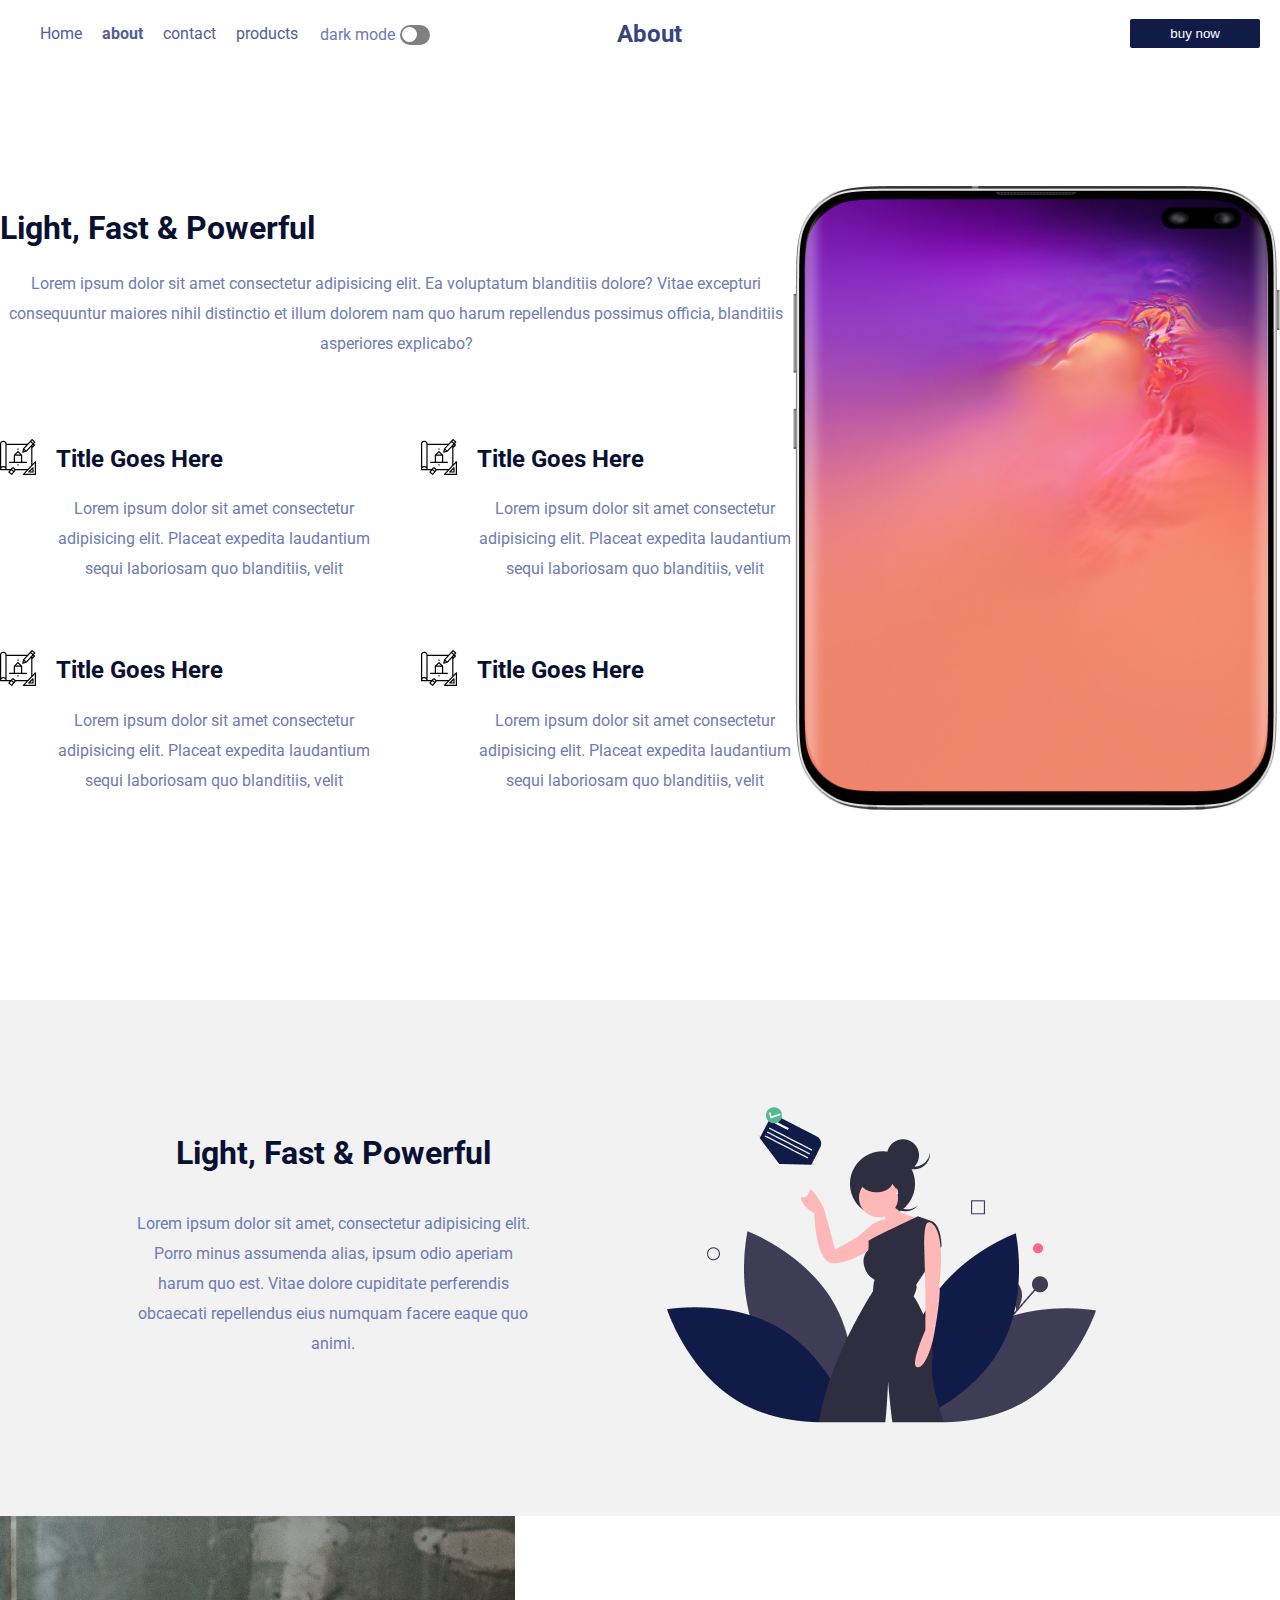
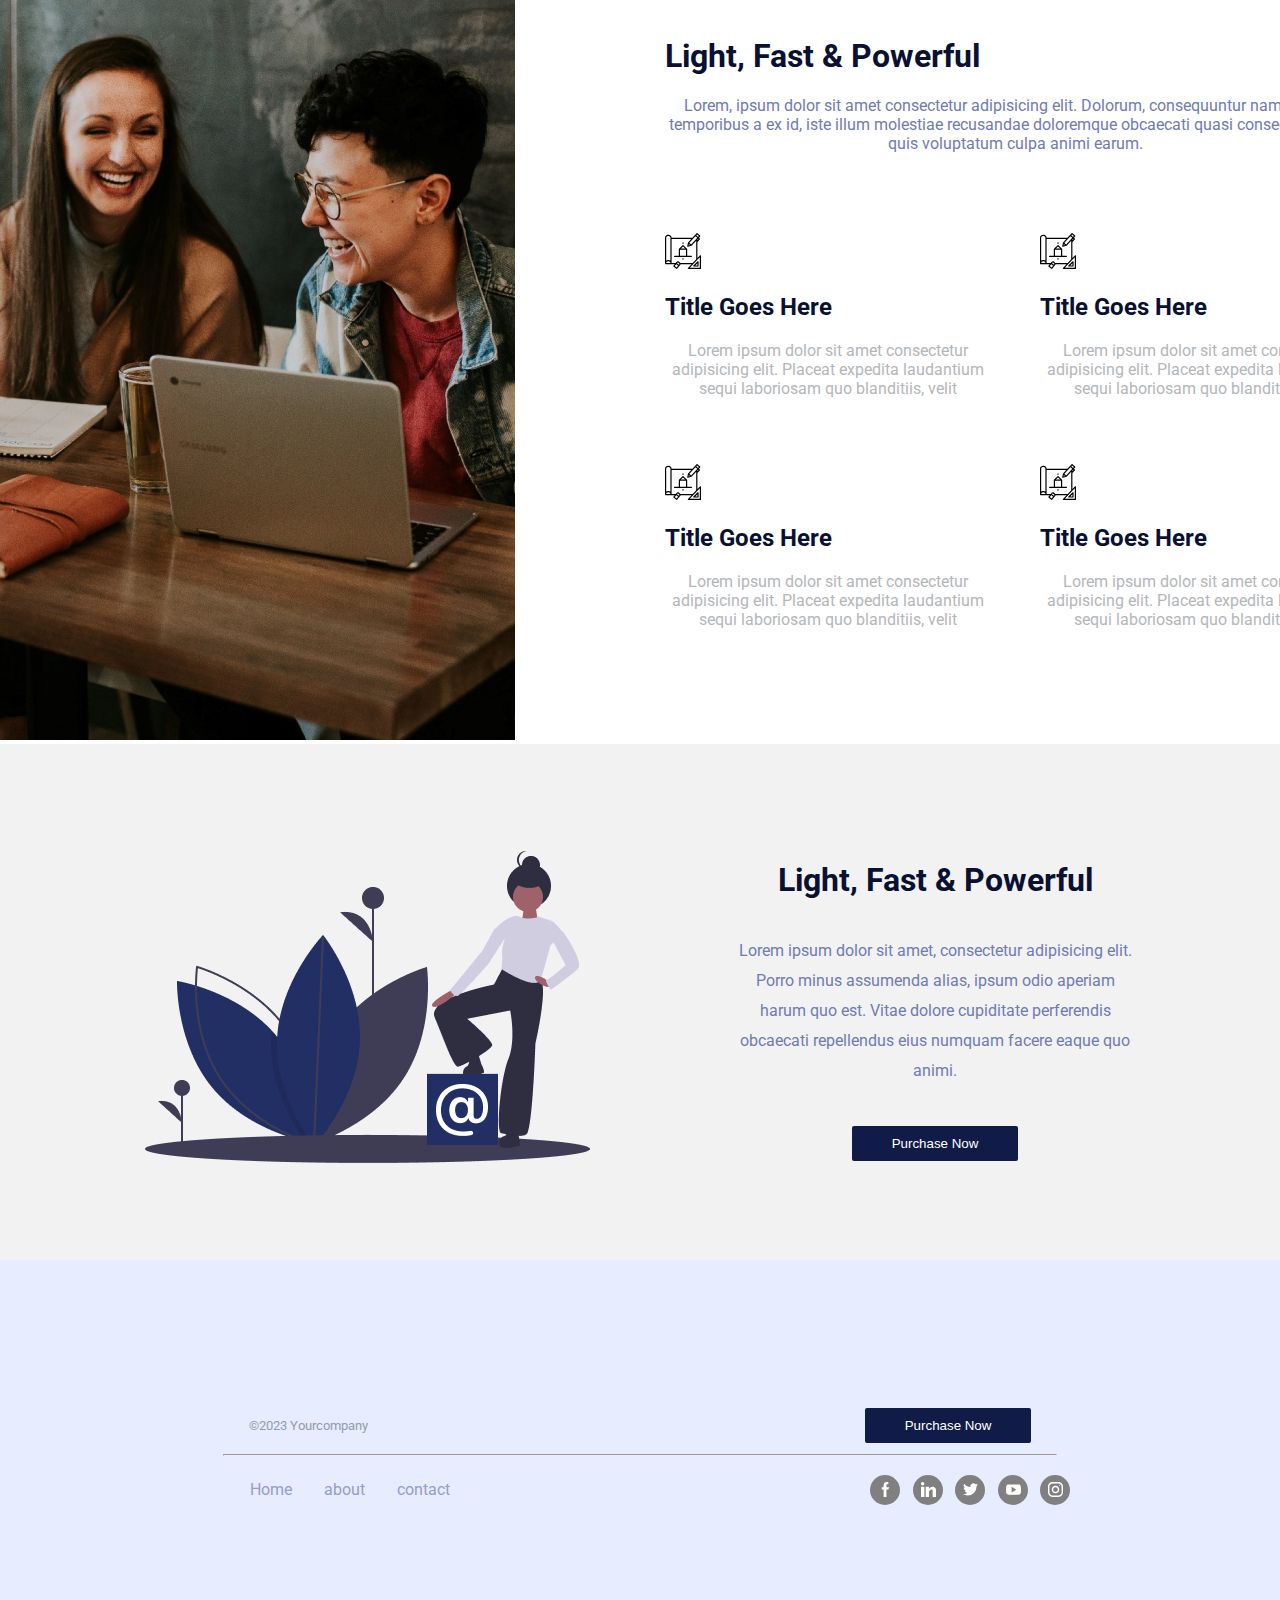
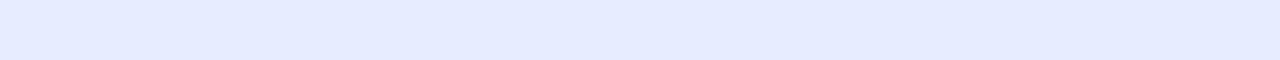
==== commit fbbf9081: "added some fixes" ====
--- a/about-us.html
+++ b/about-us.html
@@ -24,7 +24,7 @@
             </ul>
         </div>
         <div class="title">
-            <h2>Home</h2>
+            <h2>About</h2>
         </div>
         <div class="button">
             <a href="products.html"><button class="buy">buy now</button></a>
@@ -161,6 +161,7 @@
             <p>©2023 Yourcompany</p>
             <a href="products.html"><button class="purchase-button">Purchase Now</button></a>
         </div>
+        <hr>
         <div class="footer-nav">
             <ul>
                 <a href="index.html">
